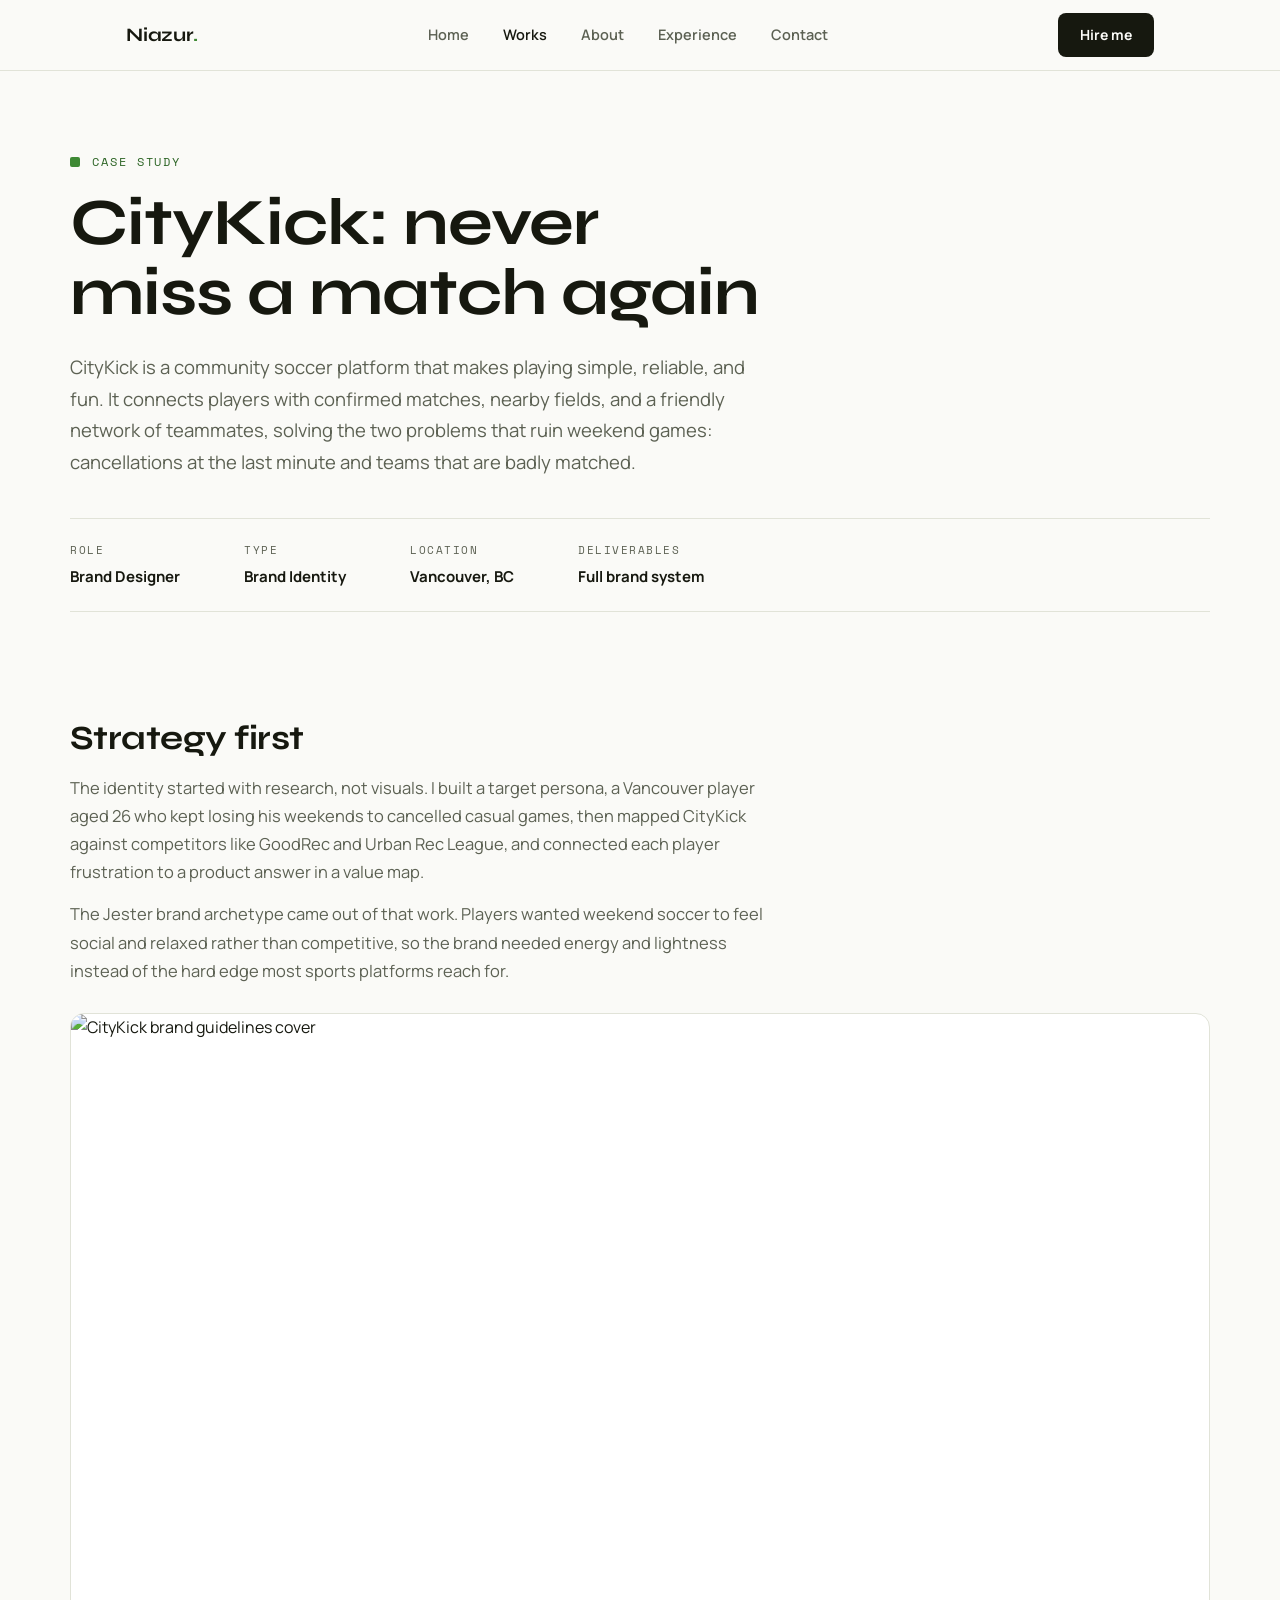
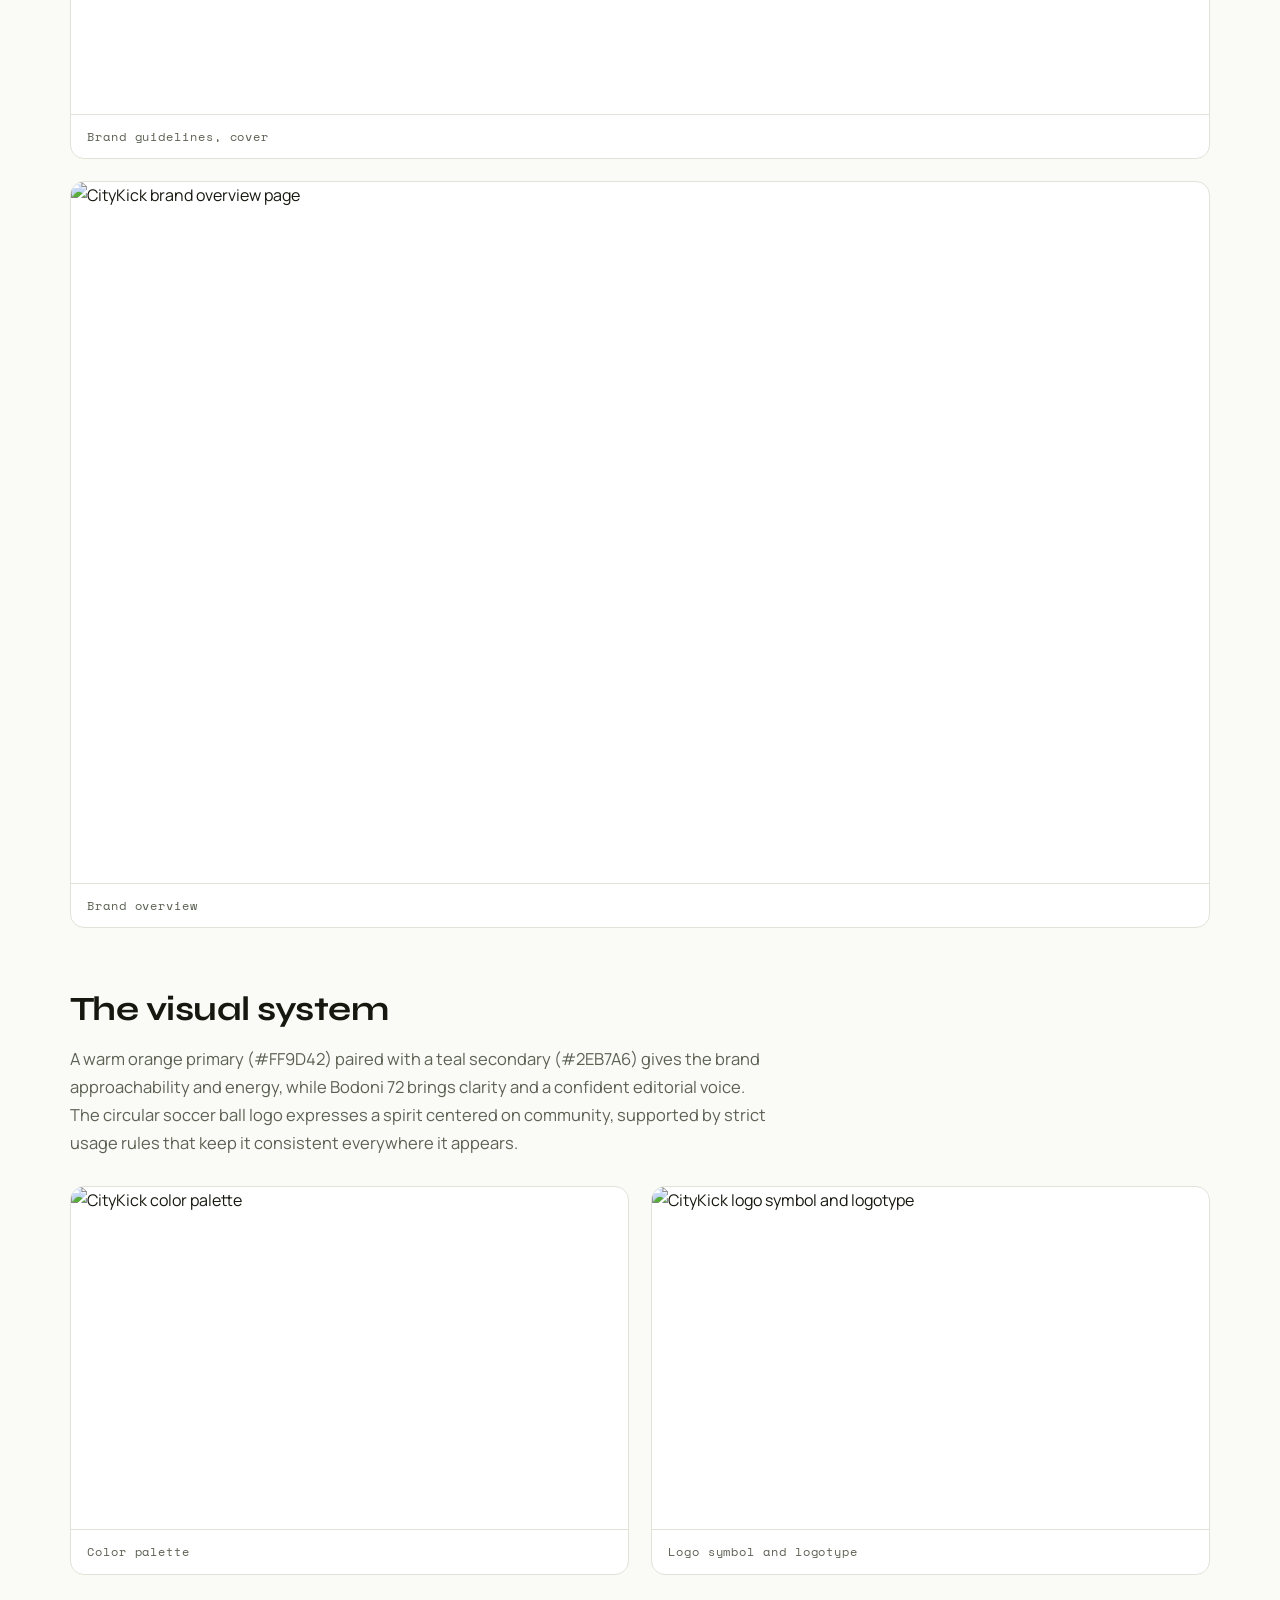
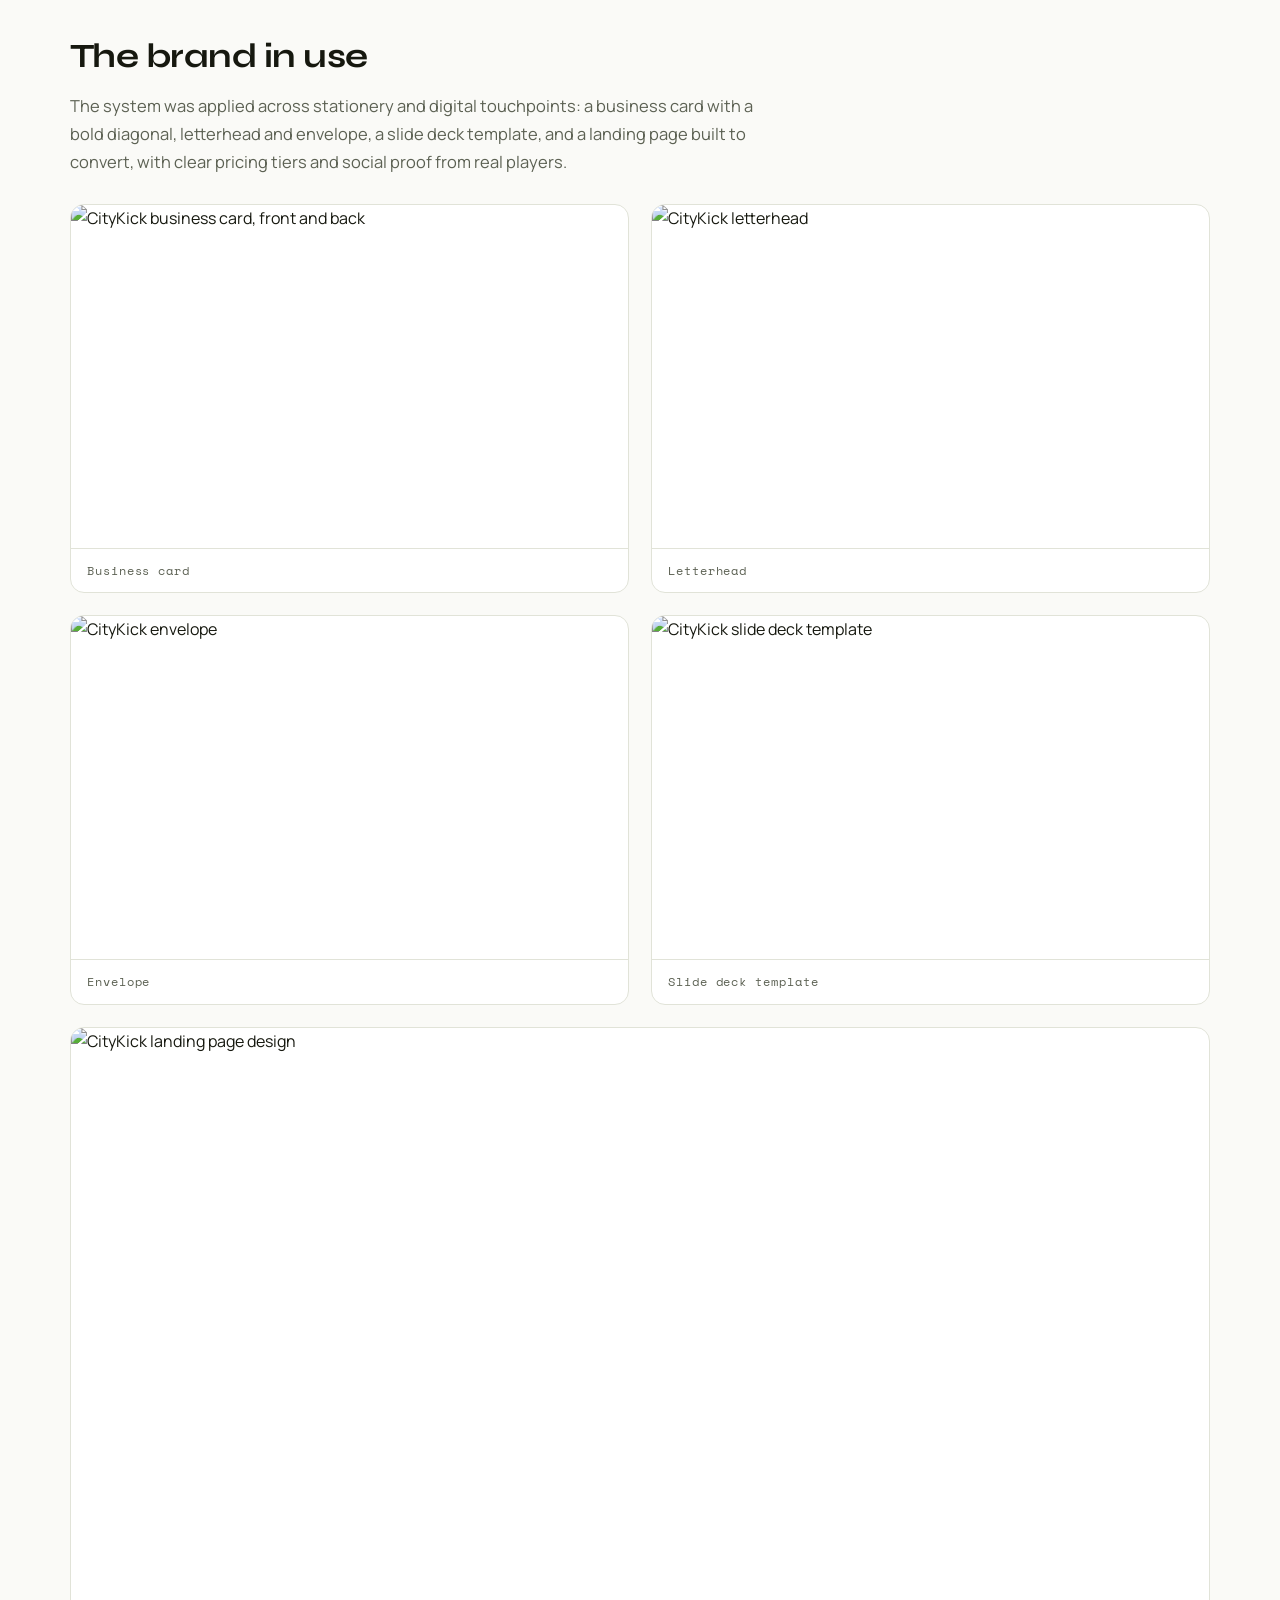
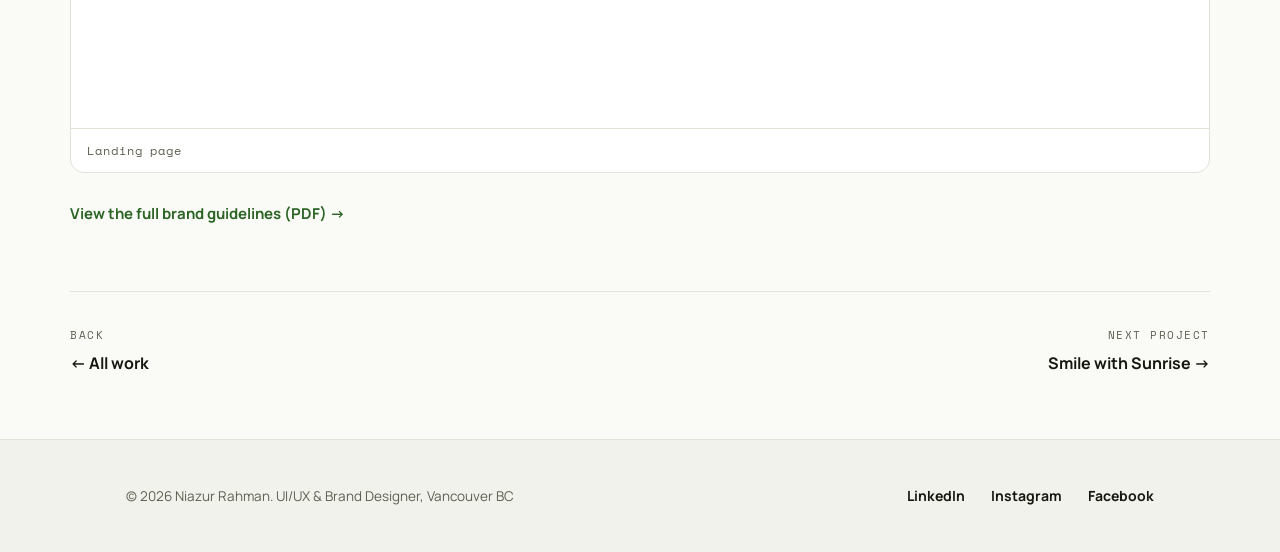
==== work-citykick.html @ 3a966906 "Add files via upload" ====
<!DOCTYPE html>
<html lang="en" class="no-js">
<head>
<meta charset="UTF-8">
<meta name="viewport" content="width=device-width, initial-scale=1.0">
<title>CityKick, Brand Identity | Niazur Rahman</title>
<meta name="description" content="Brand identity case study: CityKick, a community soccer platform. Strategy, logo, color, typography, stationery, and landing page by Niazur Rahman.">
<link rel="canonical" href="https://niazur.me/work-citykick.html">
<meta name="theme-color" content="#FAFAF7">

<meta property="og:type" content="article">
<meta property="og:url" content="https://niazur.me/work-citykick.html">
<meta property="og:title" content="CityKick, Brand Identity | Niazur Rahman">
<meta property="og:description" content="Brand identity case study: CityKick, a community soccer platform. Strategy, logo, color, typography, stationery, and landing page by Niazur Rahman.">
<meta property="og:image" content="https://niazur.me/ck-card.jpg">
<meta name="twitter:card" content="summary_large_image">

<link rel="icon" href="favicon.svg" type="image/svg+xml">
<link rel="preconnect" href="https://fonts.googleapis.com">
<link rel="preconnect" href="https://fonts.gstatic.com" crossorigin>
<link href="https://fonts.googleapis.com/css2?family=Syne:wght@600;700&family=Manrope:wght@400;500;600;700&family=Space+Mono&display=swap" rel="stylesheet">
<link rel="stylesheet" href="styles.css">
<script>document.documentElement.className=document.documentElement.className.replace('no-js','js');</script>
</head>
<body>

<a class="skip-link" href="#main">Skip to content</a>

<header>
  <div class="wrap nav">
    <a class="logo" href="index.html">Niazur<span>.</span></a>
    <nav aria-label="Main">
      <ul class="nav-links" id="navLinks">
        <li><a href="index.html">Home</a></li>
        <li><a href="works.html" aria-current="page">Works</a></li>
        <li><a href="index.html#about">About</a></li>
        <li><a href="index.html#experience">Experience</a></li>
        <li><a href="index.html#contact">Contact</a></li>
      </ul>
    </nav>
    <a class="nav-cta" href="index.html#contact">Hire me</a>
    <button class="menu-btn" id="menuBtn" type="button" aria-expanded="false" aria-controls="navLinks">Menu</button>
  </div>
</header>

<main id="main">
  <div class="case-hero wrap">
    <span class="label">Case study</span>
    <h1>CityKick: never miss a match again</h1>
    <p class="intro">CityKick is a community soccer platform that makes playing simple, reliable, and fun. It connects players with confirmed matches, nearby fields, and a friendly network of teammates, solving the two problems that ruin weekend games: cancellations at the last minute and teams that are badly matched.</p>
    <div class="case-meta">
      <div><div class="k">Role</div><div class="v">Brand Designer</div></div>
      <div><div class="k">Type</div><div class="v">Brand Identity</div></div>
      <div><div class="k">Location</div><div class="v">Vancouver, BC</div></div>
      <div><div class="k">Deliverables</div><div class="v">Full brand system</div></div>
    </div>
  </div>

  <div class="case-body wrap">
    <div class="case-section reveal">
      <h2>Strategy first</h2>
      <p>The identity started with research, not visuals. I built a target persona, a Vancouver player aged 26 who kept losing his weekends to cancelled casual games, then mapped CityKick against competitors like GoodRec and Urban Rec League, and connected each player frustration to a product answer in a value map.</p>
      <p>The Jester brand archetype came out of that work. Players wanted weekend soccer to feel social and relaxed rather than competitive, so the brand needed energy and lightness instead of the hard edge most sports platforms reach for.</p>
      <div class="case-gallery">
        <figure class="full"><img src="ck-cover.jpg" width="936" height="576" alt="CityKick brand guidelines cover" loading="lazy" decoding="async"><figcaption>Brand guidelines, cover</figcaption></figure>
        <figure class="full"><img src="ck-overview.jpg" width="936" height="576" alt="CityKick brand overview page" loading="lazy" decoding="async"><figcaption>Brand overview</figcaption></figure>
      </div>
    </div>

    <div class="case-section reveal">
      <h2>The visual system</h2>
      <p>A warm orange primary (#FF9D42) paired with a teal secondary (#2EB7A6) gives the brand approachability and energy, while Bodoni 72 brings clarity and a confident editorial voice. The circular soccer ball logo expresses a spirit centered on community, supported by strict usage rules that keep it consistent everywhere it appears.</p>
      <div class="case-gallery">
        <figure><img src="ck-colors.jpg" width="936" height="576" alt="CityKick color palette" loading="lazy" decoding="async"><figcaption>Color palette</figcaption></figure>
        <figure><img src="ck-logo.jpg" width="936" height="576" alt="CityKick logo symbol and logotype" loading="lazy" decoding="async"><figcaption>Logo symbol and logotype</figcaption></figure>
      </div>
    </div>

    <div class="case-section reveal">
      <h2>The brand in use</h2>
      <p>The system was applied across stationery and digital touchpoints: a business card with a bold diagonal, letterhead and envelope, a slide deck template, and a landing page built to convert, with clear pricing tiers and social proof from real players.</p>
      <div class="case-gallery">
        <figure><img src="ck-card.jpg" width="936" height="576" alt="CityKick business card, front and back" loading="lazy" decoding="async"><figcaption>Business card</figcaption></figure>
        <figure><img src="ck-letterhead.jpg" width="936" height="576" alt="CityKick letterhead" loading="lazy" decoding="async"><figcaption>Letterhead</figcaption></figure>
        <figure><img src="ck-envelope.jpg" width="936" height="576" alt="CityKick envelope" loading="lazy" decoding="async"><figcaption>Envelope</figcaption></figure>
        <figure><img src="ck-slides.jpg" width="936" height="576" alt="CityKick slide deck template" loading="lazy" decoding="async"><figcaption>Slide deck template</figcaption></figure>
        <figure class="full"><img src="ck-landing.jpg" width="936" height="576" alt="CityKick landing page design" loading="lazy" decoding="async"><figcaption>Landing page</figcaption></figure>
      </div>
      <p class="pdf-link"><a class="text-link" href="citykick.pdf" target="_blank" rel="noopener">View the full brand guidelines (PDF) &rarr;</a></p>
    </div>

    <nav class="case-nav" aria-label="Case study">
      <a href="works.html"><span class="dir">Back</span>&larr; All work</a>
      <a class="next" href="work-smile-with-sunrise.html"><span class="dir">Next project</span>Smile with Sunrise &rarr;</a>
    </nav>
  </div>
</main>

<footer>
  <div class="wrap foot">
    <p class="small">&copy; 2026 Niazur Rahman. UI/UX &amp; Brand Designer, Vancouver BC</p>
    <ul class="socials">
      <li><a href="https://www.linkedin.com/in/niazur" target="_blank" rel="noopener">LinkedIn</a></li>
      <li><a href="https://www.instagram.com/niaz_raahman/" target="_blank" rel="noopener">Instagram</a></li>
      <li><a href="https://www.facebook.com/niazur.rahman.n" target="_blank" rel="noopener">Facebook</a></li>
    </ul>
  </div>
</footer>

<script src="main.js" defer></script>
</body>
</html>
---- styles.css ----
/* ============================================================
   Niazur Rahman, portfolio
   Palette derived from personal brand (green + deep ink)
   ============================================================ */
:root{
  --bg:        #FAFAF7;
  --surface:   #F1F2EB;
  --ink:       #16180F;
  --muted:     #5C6153;
  --green:     #3E8934;
  --green-ink: #2C6425;
  --green-soft:#E9F2E4;
  --line:      #E1E3D8;
  --max: 1140px;
  --pad: clamp(20px, 5vw, 56px);
  --header-h: 70px;
}

*{ margin:0; padding:0; box-sizing:border-box; }
html{ scroll-behavior:smooth; -webkit-text-size-adjust:100%; }
@media (prefers-reduced-motion: reduce){
  html{ scroll-behavior:auto; }
  *, *::before, *::after{ animation-duration:.01ms !important; transition-duration:.01ms !important; }
}

body{
  background:var(--bg);
  color:var(--ink);
  font-family:"Manrope", system-ui, sans-serif;
  font-size:16px;
  line-height:1.7;
  -webkit-font-smoothing:antialiased;
}
::selection{ background:var(--green); color:#fff; }
img{ max-width:100%; height:auto; display:block; }
a{ color:inherit; }
:focus-visible{ outline:2px solid var(--green); outline-offset:2px; border-radius:2px; }

h1,h2,h3{
  font-family:"Syne", system-ui, sans-serif;
  font-weight:700;
  line-height:1.06;
  letter-spacing:-0.015em;
  text-wrap:balance;
}

/* Anchor targets clear the sticky header */
[id]{ scroll-margin-top:calc(var(--header-h) + 18px); }

.wrap{ max-width:var(--max); margin:0 auto; padding-left:var(--pad); padding-right:var(--pad); }

.skip-link{
  position:absolute; left:-9999px; top:0; z-index:100;
  background:var(--ink); color:var(--bg); font-weight:700; font-size:14px;
  padding:12px 20px; border-radius:0 0 8px 0; text-decoration:none;
}
.skip-link:focus{ left:0; }

.label{
  font-family:"Space Mono", monospace;
  font-size:12px;
  letter-spacing:0.16em;
  text-transform:uppercase;
  color:var(--green-ink);
  display:flex; align-items:center; gap:12px;
}
.label::before{ content:""; width:10px; height:10px; background:var(--green); border-radius:2px; flex:none; }

/* ---------- Header ---------- */
header{
  position:sticky; top:0; z-index:50;
  background:rgba(250,250,247,.92);
  backdrop-filter:blur(10px);
  border-bottom:1px solid var(--line);
}
.nav{ display:flex; align-items:center; justify-content:space-between; height:var(--header-h); gap:20px; }
.logo{
  font-family:"Syne", sans-serif; font-weight:700; font-size:19px;
  text-decoration:none; letter-spacing:-0.01em;
}
.logo span{ color:var(--green); }
.nav-links{ display:flex; gap:34px; list-style:none; align-items:center; }
.nav-links a{
  text-decoration:none; font-size:14.5px; font-weight:600; color:var(--muted);
  transition:color .2s;
}
.nav-links a:hover, .nav-links a:focus-visible, .nav-links a[aria-current="page"]{ color:var(--ink); }
.nav-cta{
  font-size:14px; font-weight:700; text-decoration:none;
  background:var(--ink); color:var(--bg);
  padding:10px 22px; border-radius:8px;
  transition:background .2s;
}
.nav-cta:hover, .nav-cta:focus-visible{ background:var(--green-ink); }
.menu-btn{
  display:none; background:none; border:1.5px solid var(--ink); border-radius:8px;
  padding:8px 16px; font-family:"Space Mono", monospace; font-size:12px;
  letter-spacing:.1em; text-transform:uppercase; cursor:pointer; color:var(--ink);
}
@media (max-width: 860px){
  .nav-links, .nav-cta{ display:none; }
  .menu-btn{ display:block; }
  .nav-links.open{
    display:flex; flex-direction:column; align-items:stretch; gap:0;
    position:absolute; top:var(--header-h); left:0; right:0;
    background:var(--bg); border-bottom:1px solid var(--line);
    box-shadow:0 16px 32px rgba(22,24,15,.06);
  }
  .nav-links.open li{ border-top:1px solid var(--line); }
  .nav-links.open a{ display:block; padding:18px var(--pad); font-size:16px; color:var(--ink); }
}

/* ---------- Buttons & links ---------- */
.btn{
  display:inline-block; text-decoration:none; font-size:15px; font-weight:700;
  padding:15px 32px; border-radius:10px; transition:background .2s, color .2s, transform .15s;
}
.btn-solid{ background:var(--ink); color:var(--bg); }
.btn-solid:hover, .btn-solid:focus-visible{ background:var(--green-ink); }
.btn-ghost{ border:1.5px solid var(--ink); color:var(--ink); }
.btn-ghost:hover, .btn-ghost:focus-visible{ background:var(--ink); color:var(--bg); }
.text-link{
  font-weight:700; font-size:15px; text-decoration:none; color:var(--green-ink);
}
.text-link:hover, .text-link:focus-visible{ text-decoration:underline; text-underline-offset:4px; }

/* ---------- Hero (home) ---------- */
.hero{ padding:clamp(64px, 10vh, 120px) 0; }
.hero-grid{
  display:grid; grid-template-columns: 1.5fr auto; gap:clamp(36px,6vw,80px);
  align-items:center;
}
.status{
  display:inline-flex; align-items:center; gap:9px;
  font-family:"Space Mono", monospace; font-size:12px; letter-spacing:.12em; text-transform:uppercase;
  color:var(--green-ink); background:var(--green-soft);
  border-radius:999px; padding:8px 18px; margin-bottom:26px;
}
.status .dot{ width:8px; height:8px; border-radius:50%; background:var(--green); animation:pulse 2.4s infinite; }
@keyframes pulse{ 0%,100%{opacity:1} 50%{opacity:.35} }
.hero h1{ font-size:clamp(40px, 6.4vw, 76px); }
.hero h1 .accent{ color:var(--green); }
.hero .tagline{
  margin-top:26px; max-width:50ch; font-size:clamp(16px,1.6vw,18px); color:var(--muted);
}
.hero-actions{ margin-top:38px; display:flex; gap:14px; flex-wrap:wrap; }
.portrait-frame{
  position:relative;
  width:min(100%, 280px); aspect-ratio:1/1; flex:none;
  border-radius:50%; overflow:hidden;
  background:var(--green-soft); border:1px solid var(--line);
}
.portrait-frame img{
  position:absolute; inset:0; width:100%; height:100%;
  object-fit:cover; border-radius:50%;
}
.portrait-ring{
  position:relative; justify-self:center; align-self:center;
  margin-inline:auto; padding:14px;
  border-radius:50%; border:1.5px dashed var(--green);
}
@media (max-width: 860px){
  .hero-grid{ grid-template-columns:1fr; }
  .portrait-ring{ grid-row:1; }
  .portrait-frame{ width:min(52vw, 220px); }
}

/* ---------- Sections ---------- */
section{ padding:clamp(60px, 9vh, 110px) 0; border-top:1px solid var(--line); }
.section-head{ display:flex; align-items:baseline; justify-content:space-between; gap:24px; flex-wrap:wrap; margin-bottom:44px; }
.section-head h2{ font-size:clamp(28px,3.6vw,44px); margin-top:14px; }

/* ---------- Client logos ---------- */
.clients{ padding:36px 0; border-top:1px solid var(--line); }
.clients p{
  font-family:"Space Mono", monospace; font-size:11px; letter-spacing:.16em;
  text-transform:uppercase; color:var(--muted); text-align:center; margin-bottom:24px;
}
.logo-row{
  display:flex; justify-content:center; align-items:center; gap:clamp(28px,5vw,64px); flex-wrap:wrap;
}
.logo-row img{
  height:44px; width:auto; max-width:150px; object-fit:contain;
  filter:grayscale(1); opacity:.65; transition:filter .25s, opacity .25s;
}
.logo-row img:hover{ filter:none; opacity:1; }
/* Touch devices never hover, so show the logos as they are */
@media (hover: none){
  .logo-row img{ filter:none; opacity:.9; }
}

/* ---------- About ---------- */
.about-grid{ display:grid; grid-template-columns: 1.3fr 1fr; gap:clamp(36px,6vw,80px); align-items:start; }
.about-grid .body{ color:var(--muted); max-width:58ch; font-size:17px; }
.about-grid .body + .body{ margin-top:18px; }
.about-links{ margin-top:30px; display:flex; gap:28px; flex-wrap:wrap; }
.fact-list{ list-style:none; border-top:1px solid var(--line); }
.fact-list li{
  display:flex; justify-content:space-between; gap:16px; align-items:baseline;
  padding:18px 0; border-bottom:1px solid var(--line);
}
.fact-list .k{ font-family:"Space Mono", monospace; font-size:12px; letter-spacing:.1em; text-transform:uppercase; color:var(--muted); }
.fact-list .v{ font-weight:700; text-align:right; }
@media (max-width: 860px){ .about-grid{ grid-template-columns:1fr; } }

/* ---------- Services ---------- */
.svc-grid{ display:grid; grid-template-columns:1fr 1fr; gap:24px; margin-top:26px; }
.svc{
  background:var(--surface); border:1px solid var(--line); border-radius:16px; padding:34px;
}
.svc h3{ font-size:21px; margin-bottom:12px; }
.svc p{ font-size:15px; color:var(--muted); }
@media (max-width: 720px){ .svc-grid{ grid-template-columns:1fr; } }

/* ---------- Experience ---------- */
.xp-list{ list-style:none; border-top:1px solid var(--line); }
.xp-list li{
  display:grid; grid-template-columns: 1fr auto; gap:8px 24px; align-items:baseline;
  padding:26px 0; border-bottom:1px solid var(--line);
}
.xp-role{ font-family:"Syne", sans-serif; font-weight:600; font-size:clamp(19px,2.4vw,25px); }
.xp-org{ font-size:14.5px; color:var(--muted); font-weight:600; }

/* ---------- Work ---------- */
.work-grid{ display:grid; grid-template-columns:repeat(3, 1fr); gap:26px; }
.project{
  text-decoration:none; display:flex; flex-direction:column;
  background:var(--surface); border:1px solid var(--line); border-radius:16px; overflow:hidden;
  transition:transform .18s ease, box-shadow .18s ease;
}
.project:hover, .project:focus-visible{
  transform:translateY(-5px);
  box-shadow:0 18px 40px rgba(22,24,15,.08);
}
.project img{ aspect-ratio:16/10; object-fit:cover; object-position:top; width:100%; height:auto; border-bottom:1px solid var(--line); }
.project .info{ padding:24px 26px 28px; }
.project .type{
  font-family:"Space Mono", monospace; font-size:11px; letter-spacing:.14em;
  text-transform:uppercase; color:var(--green-ink);
}
.project h3{ margin-top:10px; font-size:22px; }
.project p{ margin-top:8px; font-size:14.5px; color:var(--muted); }
.project .go{ margin-top:16px; font-weight:700; font-size:14px; color:var(--green-ink); display:block; }
@media (max-width: 960px){ .work-grid{ grid-template-columns:1fr; } .project img{ aspect-ratio:16/8; } }

/* ---------- Testimonials ---------- */
.quote-grid{ display:grid; grid-template-columns:1fr 1fr; gap:26px; }
.quote{
  border:1px solid var(--line); border-radius:16px; padding:36px;
  display:flex; flex-direction:column; gap:22px; background:var(--bg);
}
.quote blockquote{ font-size:clamp(16.5px,1.8vw,19px); line-height:1.6; font-weight:500; }
.quote .who{ display:flex; align-items:center; gap:14px; }
.quote .who img{ width:44px; height:44px; border-radius:10px; object-fit:contain; background:#fff; border:1px solid var(--line); padding:4px; flex:none; }
.quote .who p{ font-size:14px; color:var(--muted); }
.quote .who strong{ display:block; color:var(--ink); font-size:15px; }
@media (max-width: 720px){ .quote-grid{ grid-template-columns:1fr; } }

/* ---------- Contact ---------- */
.contact-grid{ display:grid; grid-template-columns: 1fr 1.15fr; gap:clamp(36px,6vw,72px); }
.contact-info p{ color:var(--muted); max-width:42ch; }
.contact-info dl{ margin-top:30px; display:grid; gap:18px; }
.contact-info dt{
  font-family:"Space Mono", monospace; font-size:11px; letter-spacing:.14em;
  text-transform:uppercase; color:var(--muted);
}
.contact-info dd a{ text-decoration:none; font-size:17px; font-weight:700; }
.contact-info dd a:hover{ color:var(--green-ink); }
form{ display:grid; gap:18px; }
.field label{
  display:block; font-size:13.5px; font-weight:700; margin-bottom:7px;
}
.field input, .field textarea{
  width:100%; background:#fff; border:1px solid var(--line); border-radius:10px;
  padding:14px 16px; font:inherit; color:var(--ink);
}
.field textarea{ resize:vertical; min-height:120px; }
.field input:focus, .field textarea:focus{
  outline:2px solid var(--green); outline-offset:1px; border-color:var(--green);
}
.form-row{ display:grid; grid-template-columns:1fr 1fr; gap:18px; }
form button{
  justify-self:start; cursor:pointer; border:none; font:inherit; font-weight:700; font-size:15px;
  background:var(--ink); color:var(--bg); padding:15px 34px; border-radius:10px;
  transition:background .2s;
}
form button:hover, form button:focus-visible{ background:var(--green-ink); }
.form-note{ font-size:13.5px; color:var(--green-ink); font-weight:600; }
.form-note:empty{ display:none; }
.hp{ position:absolute; left:-9999px; width:1px; height:1px; overflow:hidden; }
@media (max-width: 860px){
  .contact-grid{ grid-template-columns:1fr; }
  .form-row{ grid-template-columns:1fr; }
}

/* ---------- Footer ---------- */
footer{ border-top:1px solid var(--line); background:var(--surface); padding:42px 0; }
.foot{ display:flex; justify-content:space-between; align-items:center; gap:20px; flex-wrap:wrap; }
.foot .small{ font-size:13.5px; color:var(--muted); }
.socials{ display:flex; gap:26px; list-style:none; }
.socials a{ text-decoration:none; font-size:14px; font-weight:700; }
.socials a:hover{ color:var(--green-ink); }

/* ---------- Case study pages ---------- */
.case-hero{ padding:clamp(56px,9vh,100px) 0 clamp(40px,6vh,64px); }
.case-hero h1{ font-size:clamp(36px,5.6vw,66px); margin-top:16px; max-width:18ch; }
.case-hero .intro{ margin-top:24px; max-width:62ch; font-size:clamp(16px,1.7vw,18.5px); color:var(--muted); }
.case-meta{
  margin-top:40px; display:grid; grid-template-columns:repeat(4, auto); gap:16px clamp(28px,5vw,72px);
  border-top:1px solid var(--line); border-bottom:1px solid var(--line); padding:22px 0;
  justify-content:start;
}
.case-meta .k{ font-family:"Space Mono", monospace; font-size:11px; letter-spacing:.14em; text-transform:uppercase; color:var(--muted); }
.case-meta .v{ font-weight:700; font-size:15px; margin-top:4px; }
@media (max-width: 720px){ .case-meta{ grid-template-columns:1fr 1fr; } }

.case-body{ padding:clamp(40px,6vh,72px) 0; border-top:none; }
.case-section{ margin-bottom:clamp(48px,7vh,80px); }
.case-section h2{ font-size:clamp(24px,3vw,34px); margin-bottom:18px; }
.case-section p{ color:var(--muted); max-width:70ch; font-size:16.5px; }
.case-section p + p{ margin-top:14px; }
.case-gallery{ margin-top:28px; display:grid; grid-template-columns:1fr 1fr; gap:22px; }
.case-gallery figure{
  border:1px solid var(--line); border-radius:14px; overflow:hidden; background:#fff;
}
.case-gallery img{ width:100%; height:auto; }
.case-gallery figcaption{
  font-family:"Space Mono", monospace; font-size:11.5px; letter-spacing:.08em;
  color:var(--muted); padding:12px 16px; border-top:1px solid var(--line);
}
.case-gallery .full{ grid-column:1 / -1; }
@media (max-width: 720px){ .case-gallery{ grid-template-columns:1fr; } }

.pdf-link{ margin-top:26px; }

.case-nav{
  display:flex; justify-content:space-between; gap:16px; flex-wrap:wrap;
  border-top:1px solid var(--line); padding:34px 0 8px;
}
.case-nav a{ text-decoration:none; font-weight:700; }
.case-nav a:hover{ color:var(--green-ink); }
.case-nav a.next{ text-align:right; margin-left:auto; }
.case-nav .dir{
  display:block; font-family:"Space Mono", monospace; font-size:11px;
  letter-spacing:.14em; text-transform:uppercase; color:var(--muted); margin-bottom:6px; font-weight:400;
}

/* ---------- Simple message pages (thanks, not found) ---------- */
.msg{ padding:clamp(80px,14vh,160px) 0; text-align:center; }
.msg h1{ font-size:clamp(32px,5vw,56px); margin:18px 0 20px; }
.msg p{ color:var(--muted); max-width:52ch; margin:0 auto 32px; }
.msg .label{ justify-content:center; }

/* ---------- Reveal on scroll ----------
   Only hidden once scripting is confirmed, so if the script fails to load the
   page still renders every section at full opacity. */
html:not(.no-js) .reveal{ opacity:0; transform:translateY(12px); transition:opacity .4s ease, transform .4s ease; }
html:not(.no-js) .reveal.in{ opacity:1; transform:none; }
@media (prefers-reduced-motion: reduce){ html:not(.no-js) .reveal{ opacity:1; transform:none; } }

/* ---------- Print ---------- */
@media print{
  header, footer, .case-nav, .hero-actions, .menu-btn, form, .skip-link{ display:none !important; }
  body{ background:#fff; color:#000; font-size:11pt; }
  .reveal{ opacity:1 !important; transform:none !important; }
  .case-gallery{ grid-template-columns:1fr 1fr; }
  a[href^="http"]::after{ content:" (" attr(href) ")"; font-size:9pt; color:#555; }
  section{ border:none; page-break-inside:avoid; }
}

/* ---------- Utility pages (404, thanks) ---------- */
.msg{
  padding:clamp(80px,16vh,160px) 0;
  display:flex; flex-direction:column; align-items:flex-start; gap:20px;
  min-height:52vh;
}
.msg h1{ font-size:clamp(34px,5.2vw,58px); max-width:16ch; }
.msg p{ color:var(--muted); max-width:52ch; font-size:17px; }
.msg .btn{ margin-top:10px; }
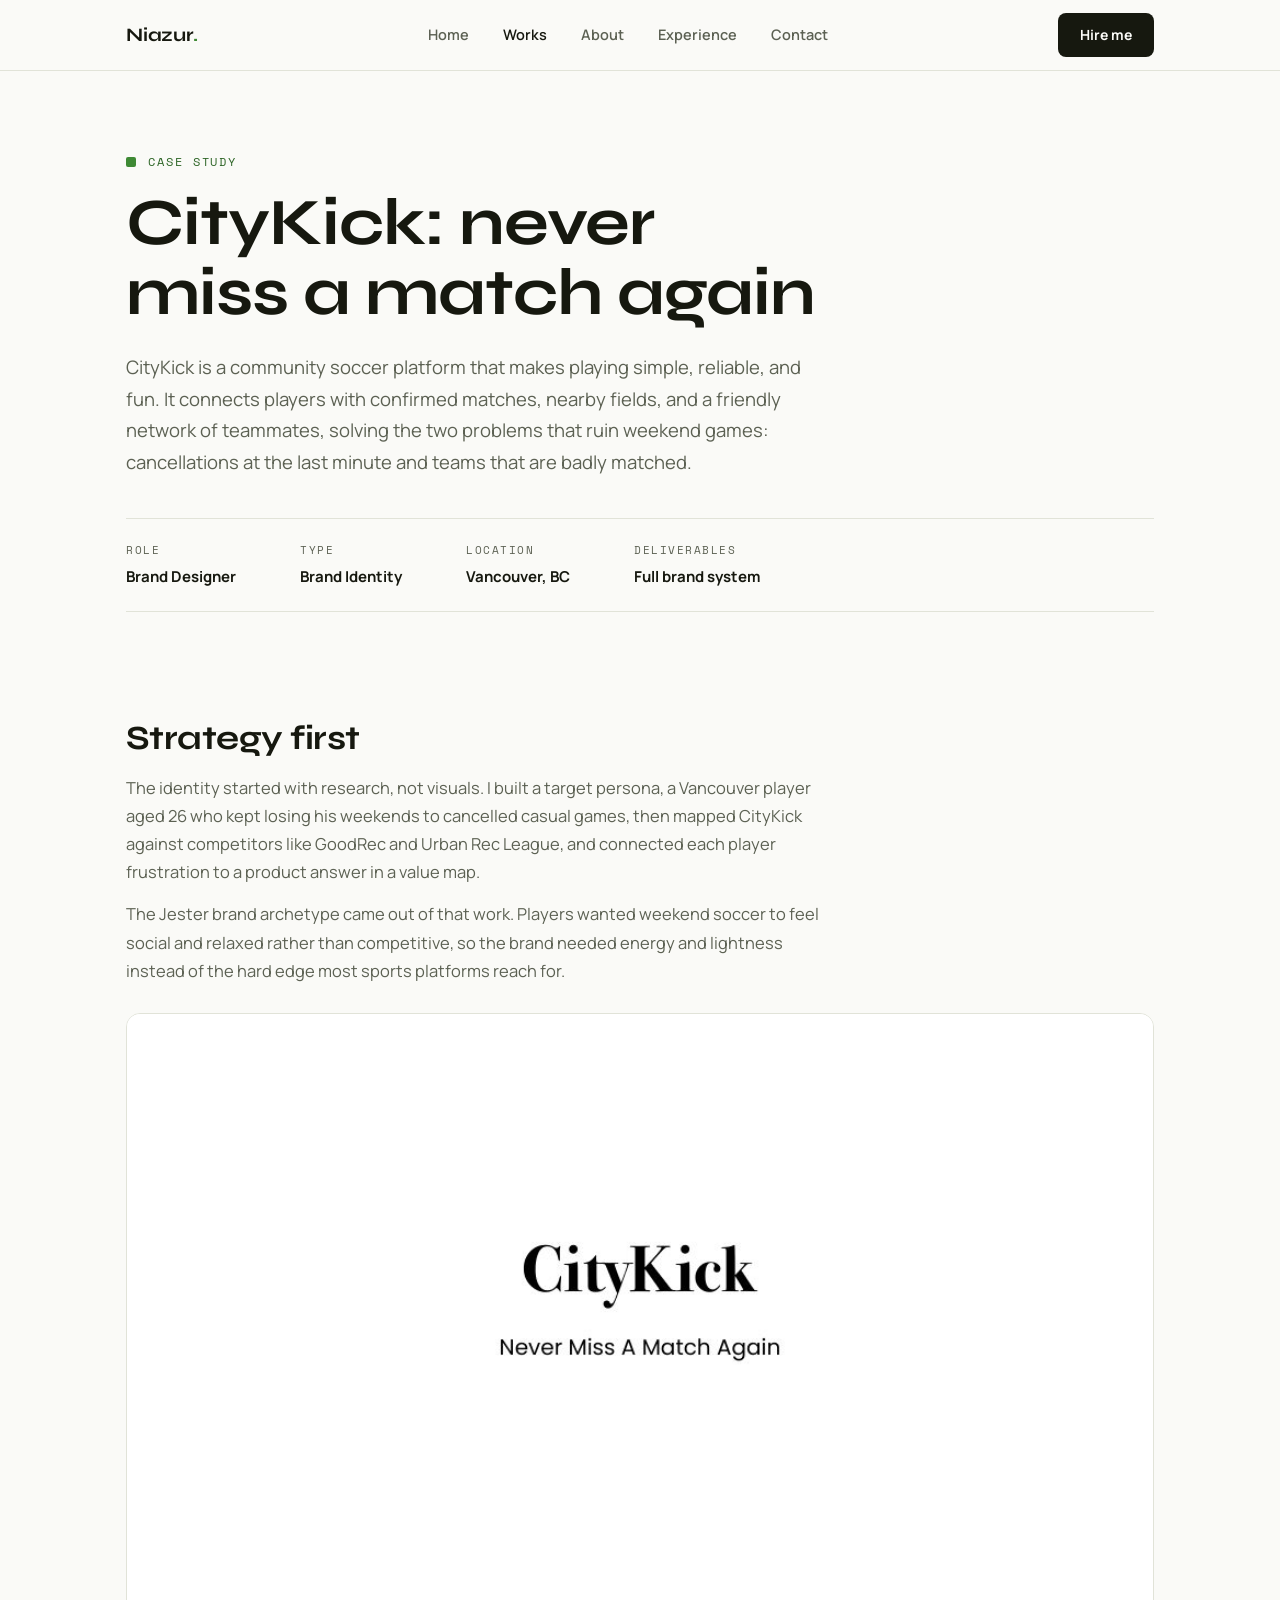
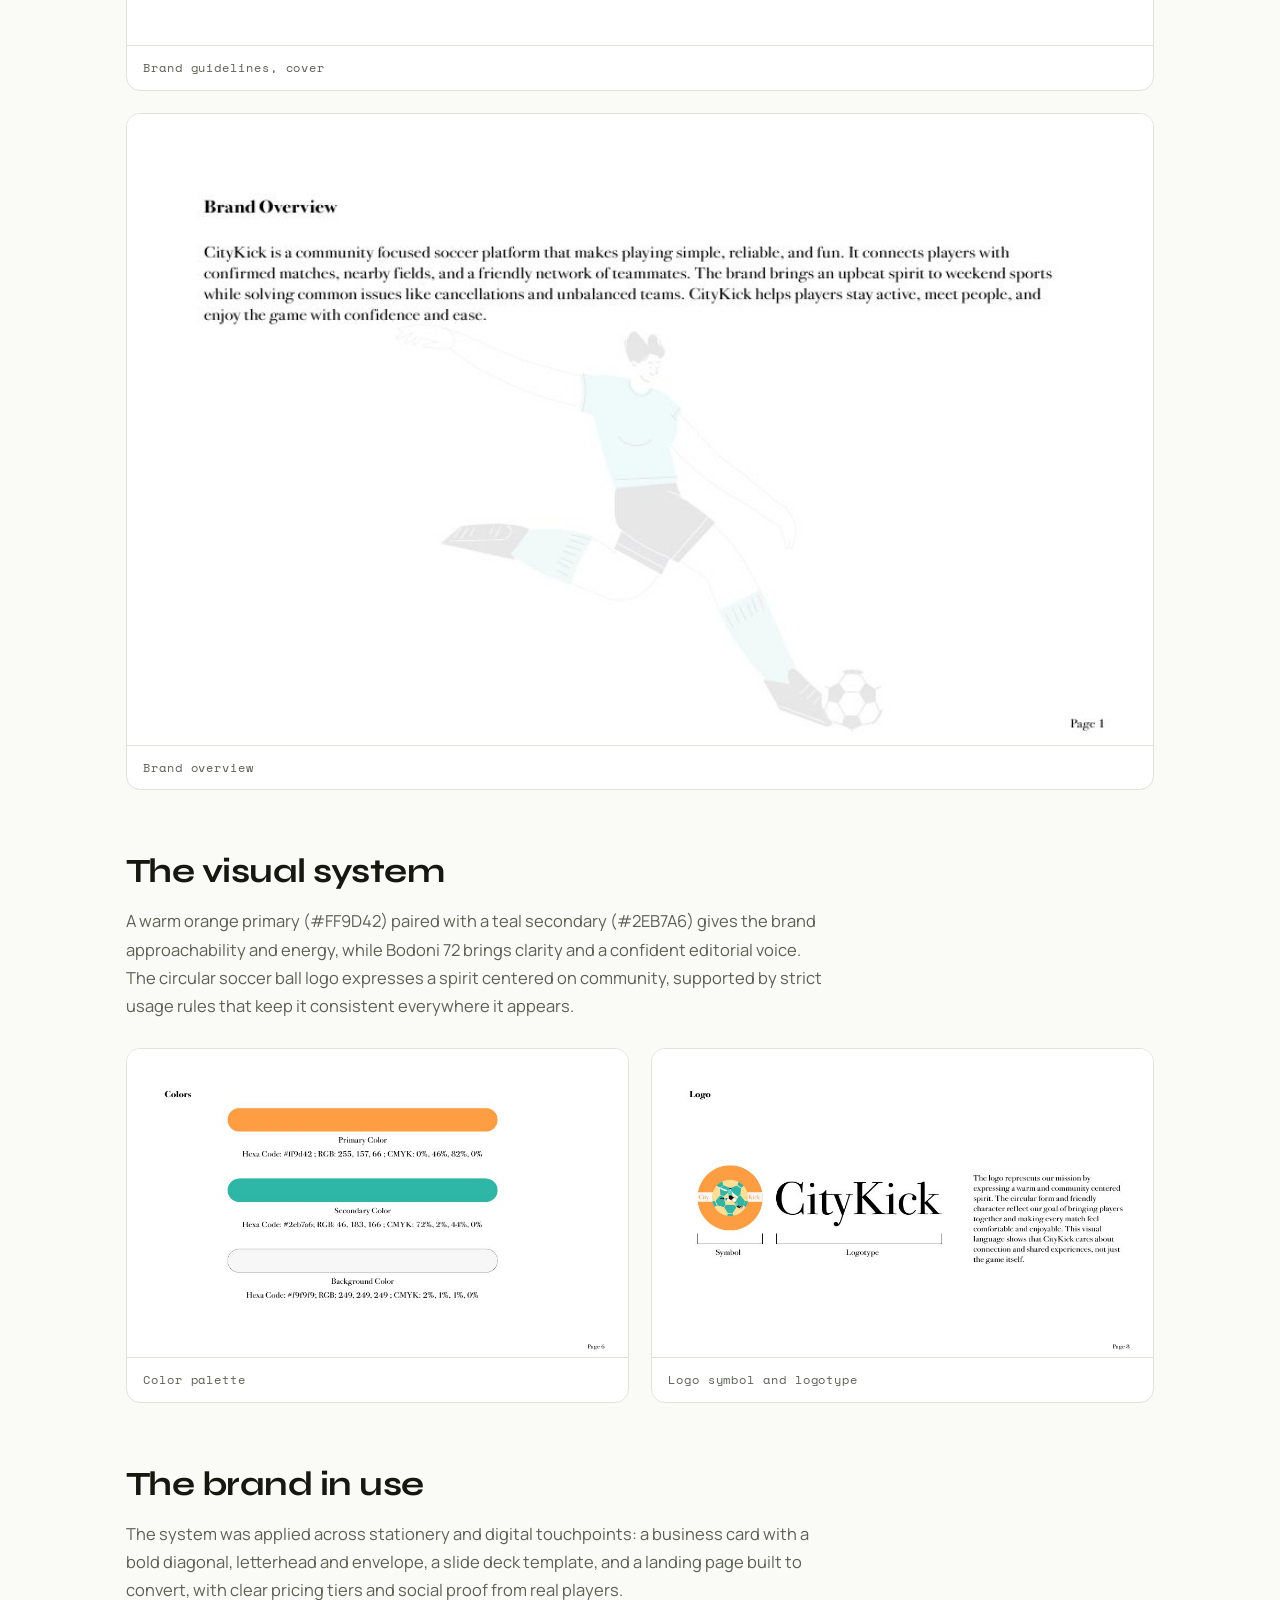
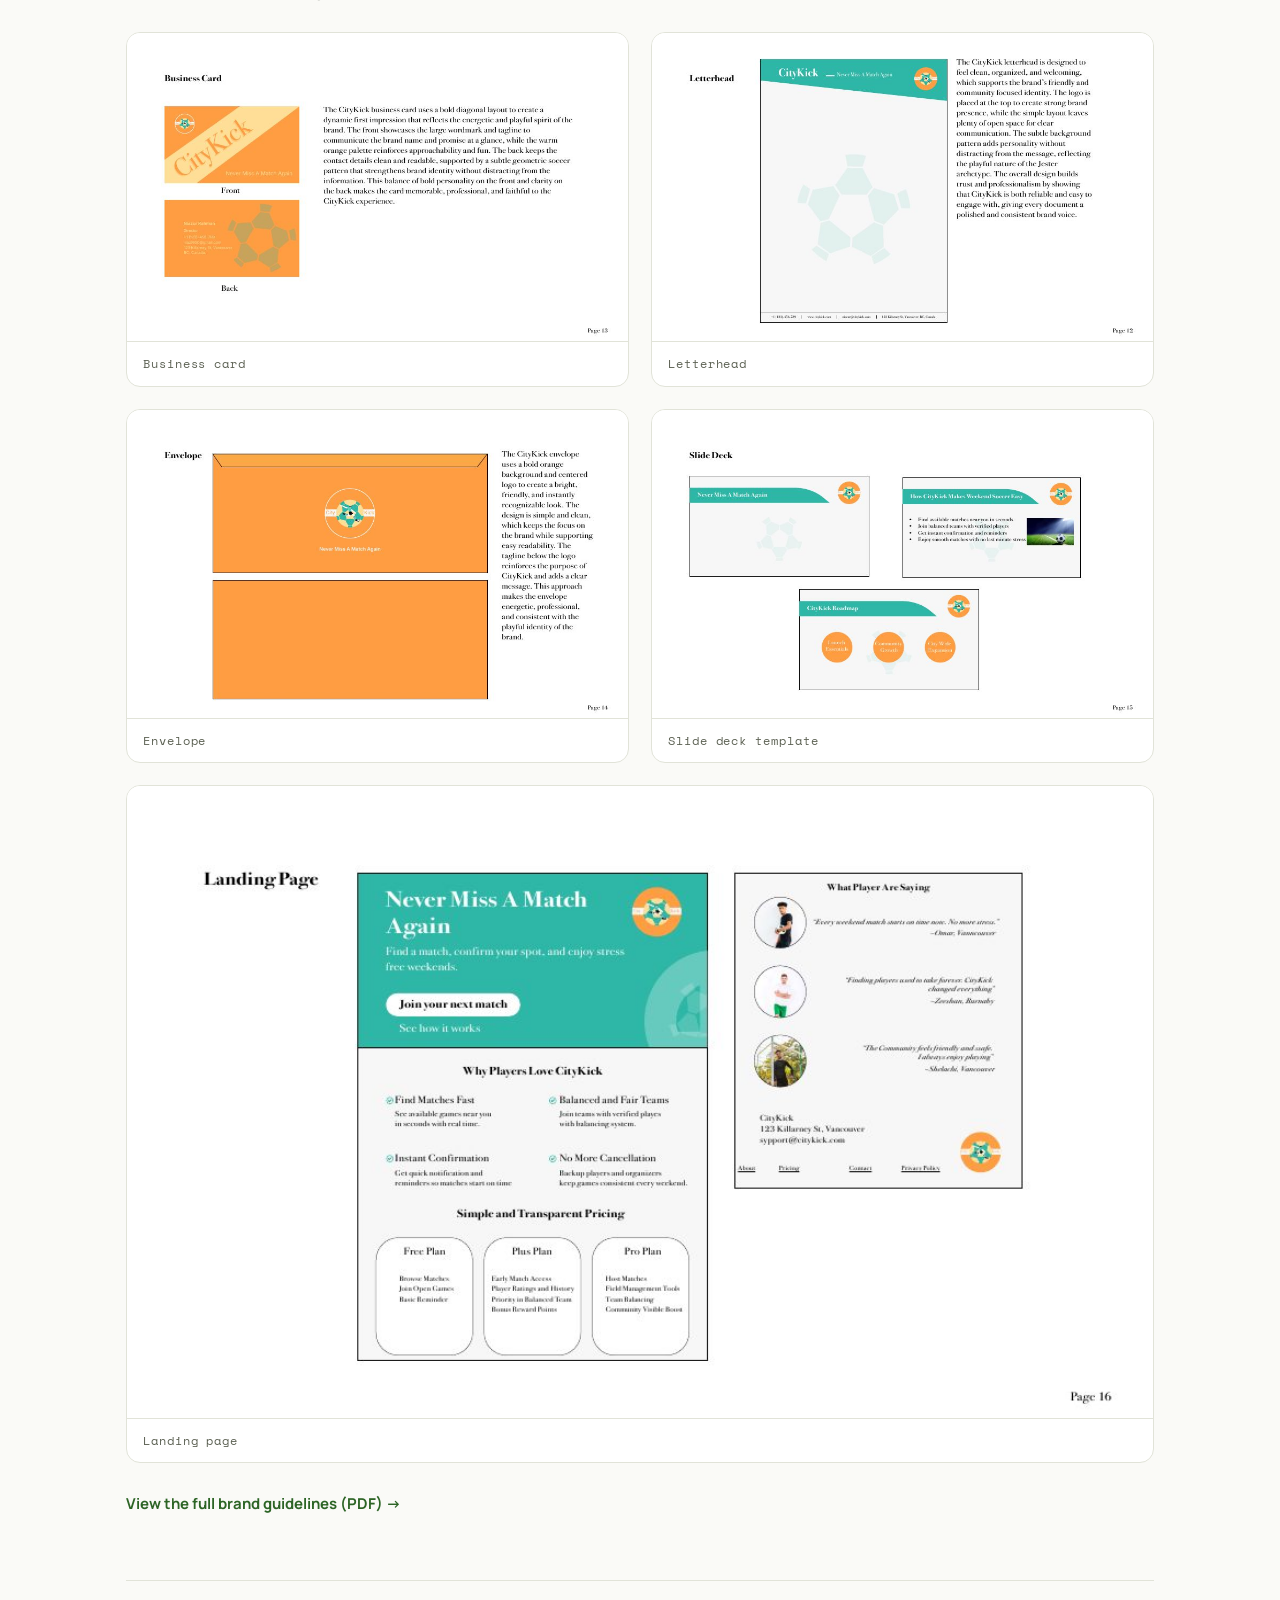
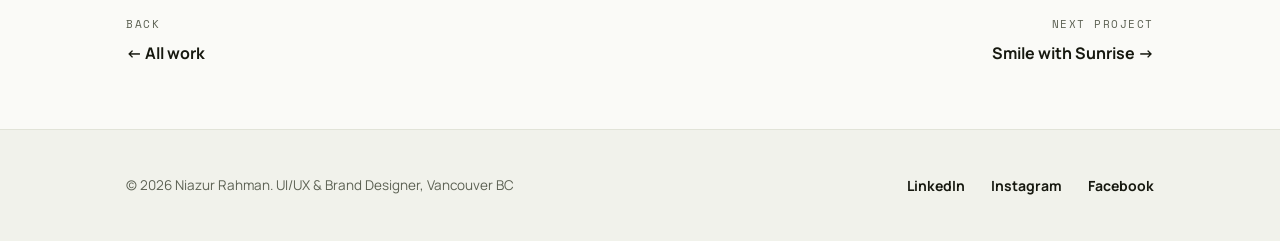
==== commit ad3ec3ad: "Add noreferrer to social media links Updated social media links to include 'noreferrer' in rel attri" ====
--- a/work-citykick.html
+++ b/work-citykick.html
@@ -86,7 +86,7 @@
         <figure><img src="ck-slides.jpg" width="936" height="576" alt="CityKick slide deck template" loading="lazy" decoding="async"><figcaption>Slide deck template</figcaption></figure>
         <figure class="full"><img src="ck-landing.jpg" width="936" height="576" alt="CityKick landing page design" loading="lazy" decoding="async"><figcaption>Landing page</figcaption></figure>
       </div>
-      <p class="pdf-link"><a class="text-link" href="citykick.pdf" target="_blank" rel="noopener">View the full brand guidelines (PDF) &rarr;</a></p>
+      <p class="pdf-link"><a class="text-link" href="citykick.pdf" target="_blank" rel="noopener noreferrer">View the full brand guidelines (PDF) &rarr;</a></p>
     </div>
 
     <nav class="case-nav" aria-label="Case study">
@@ -100,9 +100,9 @@
   <div class="wrap foot">
     <p class="small">&copy; 2026 Niazur Rahman. UI/UX &amp; Brand Designer, Vancouver BC</p>
     <ul class="socials">
-      <li><a href="https://www.linkedin.com/in/niazur" target="_blank" rel="noopener">LinkedIn</a></li>
-      <li><a href="https://www.instagram.com/niaz_raahman/" target="_blank" rel="noopener">Instagram</a></li>
-      <li><a href="https://www.facebook.com/niazur.rahman.n" target="_blank" rel="noopener">Facebook</a></li>
+      <li><a href="https://www.linkedin.com/in/niazur" target="_blank" rel="noopener noreferrer">LinkedIn</a></li>
+      <li><a href="https://www.instagram.com/niaz_raahman" target="_blank" rel="noopener noreferrer">Instagram</a></li>
+      <li><a href="https://www.facebook.com/niazur.rahman.n" target="_blank" rel="noopener noreferrer">Facebook</a></li>
     </ul>
   </div>
 </footer>
--- a/styles.css
+++ b/styles.css
@@ -12,7 +12,7 @@
   --green-soft:#E9F2E4;
   --line:      #E1E3D8;
   --max: 1140px;
-  --pad: clamp(20px, 5vw, 56px);
+  --pad: clamp(24px, 5.5vw, 56px);
   --header-h: 70px;
 }
 
@@ -125,9 +125,9 @@
 .text-link:hover, .text-link:focus-visible{ text-decoration:underline; text-underline-offset:4px; }
 
 /* ---------- Hero (home) ---------- */
-.hero{ padding:clamp(64px, 10vh, 120px) 0; }
+.hero{ padding-block:clamp(64px, 10vh, 120px); }
 .hero-grid{
-  display:grid; grid-template-columns: 1.5fr auto; gap:clamp(36px,6vw,80px);
+  display:grid; grid-template-columns: 1.15fr minmax(0, auto); gap:clamp(36px,6vw,80px);
   align-items:center;
 }
 .status{
@@ -146,7 +146,7 @@
 .hero-actions{ margin-top:38px; display:flex; gap:14px; flex-wrap:wrap; }
 .portrait-frame{
   position:relative;
-  width:min(100%, 280px); aspect-ratio:1/1; flex:none;
+  width:clamp(210px, 24vw, 320px); aspect-ratio:1/1; flex:none;
   border-radius:50%; overflow:hidden;
   background:var(--green-soft); border:1px solid var(--line);
 }
@@ -302,7 +302,7 @@
 .socials a:hover{ color:var(--green-ink); }
 
 /* ---------- Case study pages ---------- */
-.case-hero{ padding:clamp(56px,9vh,100px) 0 clamp(40px,6vh,64px); }
+.case-hero{ padding-block:clamp(56px,9vh,100px) clamp(40px,6vh,64px); }
 .case-hero h1{ font-size:clamp(36px,5.6vw,66px); margin-top:16px; max-width:18ch; }
 .case-hero .intro{ margin-top:24px; max-width:62ch; font-size:clamp(16px,1.7vw,18.5px); color:var(--muted); }
 .case-meta{
@@ -314,7 +314,7 @@
 .case-meta .v{ font-weight:700; font-size:15px; margin-top:4px; }
 @media (max-width: 720px){ .case-meta{ grid-template-columns:1fr 1fr; } }
 
-.case-body{ padding:clamp(40px,6vh,72px) 0; border-top:none; }
+.case-body{ padding-block:clamp(40px,6vh,72px); border-top:none; }
 .case-section{ margin-bottom:clamp(48px,7vh,80px); }
 .case-section h2{ font-size:clamp(24px,3vw,34px); margin-bottom:18px; }
 .case-section p{ color:var(--muted); max-width:70ch; font-size:16.5px; }
@@ -346,7 +346,7 @@
 }
 
 /* ---------- Simple message pages (thanks, not found) ---------- */
-.msg{ padding:clamp(80px,14vh,160px) 0; text-align:center; }
+.msg{ padding-block:clamp(80px,14vh,160px); text-align:center; }
 .msg h1{ font-size:clamp(32px,5vw,56px); margin:18px 0 20px; }
 .msg p{ color:var(--muted); max-width:52ch; margin:0 auto 32px; }
 .msg .label{ justify-content:center; }
@@ -367,13 +367,3 @@
   a[href^="http"]::after{ content:" (" attr(href) ")"; font-size:9pt; color:#555; }
   section{ border:none; page-break-inside:avoid; }
 }
-
-/* ---------- Utility pages (404, thanks) ---------- */
-.msg{
-  padding:clamp(80px,16vh,160px) 0;
-  display:flex; flex-direction:column; align-items:flex-start; gap:20px;
-  min-height:52vh;
-}
-.msg h1{ font-size:clamp(34px,5.2vw,58px); max-width:16ch; }
-.msg p{ color:var(--muted); max-width:52ch; font-size:17px; }
-.msg .btn{ margin-top:10px; }
